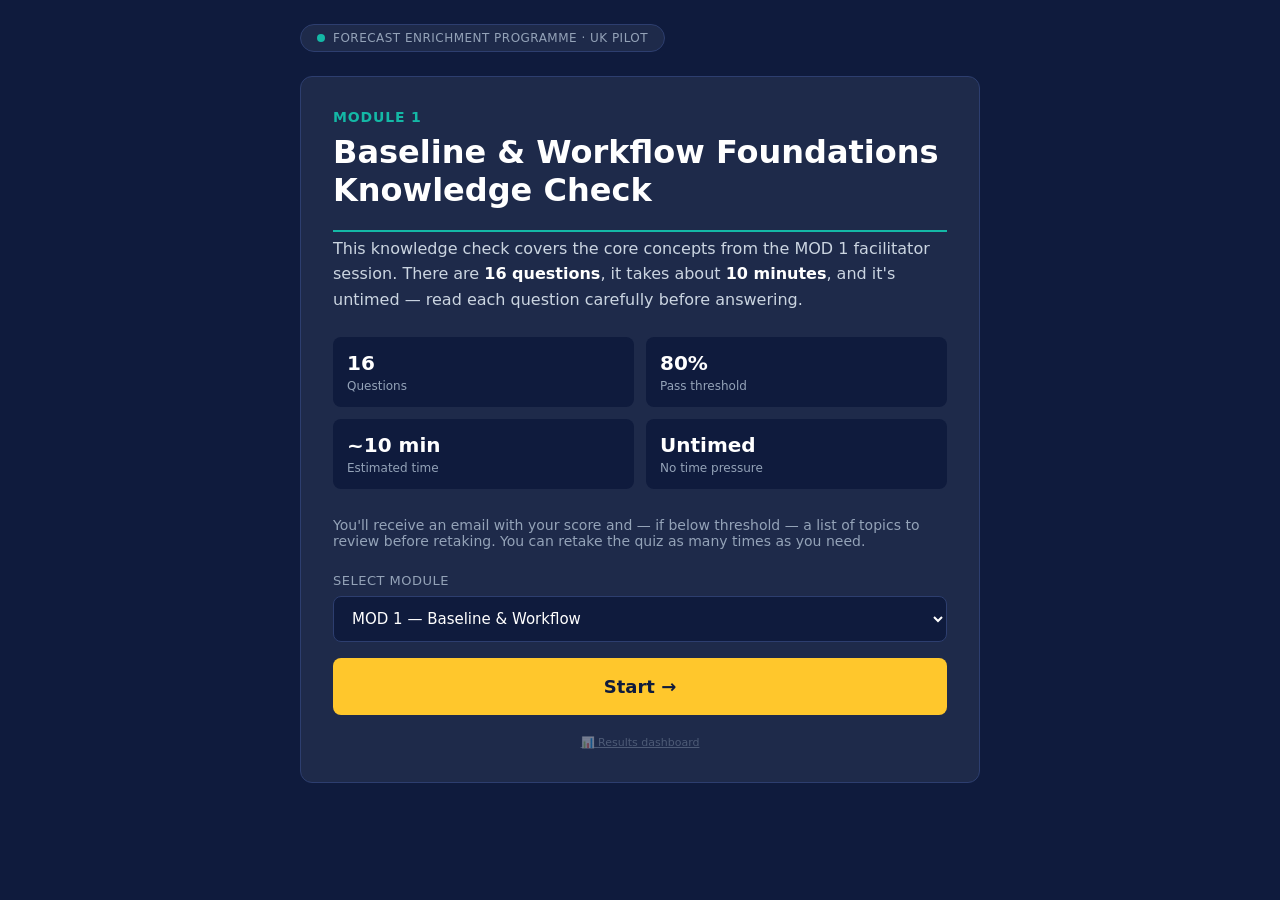
==== mod1-knowledge-check/index.html @ af6bcccf "feat: restore question drill-down modal to MOD 1 dashboard Click any bar in Question Failure Rate to" ====
<!DOCTYPE html>
<html lang="en">
<head>
  <meta charset="UTF-8">
  <meta name="viewport" content="width=device-width, initial-scale=1.0">
  <meta name="description" content="MOD 1 Knowledge Check — Forecast Enrichment Process UK Pilot">
  <title>MOD 1 Knowledge Check · Forecast Enrichment</title>
  <link rel="stylesheet" href="style.css">
</head>
<body>

<div id="app">

  <!-- ── Resume Banner (shown if localStorage has in-progress state) ── -->
  <div id="resume-banner" class="alert alert-info hidden" style="margin-bottom:0;">
    <strong>Quiz in progress.</strong> You have a partially completed attempt saved.
    <span style="display:flex;gap:12px;margin-top:10px;flex-wrap:wrap;">
      <button id="btn-resume" class="btn btn-teal" style="padding:8px 18px;font-size:14px;">Resume where I left off</button>
      <button id="btn-discard" class="btn btn-ghost" style="padding:8px 18px;font-size:14px;">Start fresh</button>
    </span>
  </div>

  <!-- ═══════════════════════════════════════════════════════════════════ -->
  <!-- SCREEN 1 — Welcome                                                  -->
  <!-- ═══════════════════════════════════════════════════════════════════ -->
  <section id="screen-welcome" class="screen active">

    <div class="badge">
      <span class="dot"></span>
      Forecast Enrichment Programme · UK Pilot
    </div>

    <div class="card">
      <p class="subtitle">Module 1</p>
      <h1 class="hero-title">Baseline &amp; Workflow Foundations<br>Knowledge Check</h1>

      <p class="lead" style="margin-bottom:24px;">
        This knowledge check covers the core concepts from the MOD 1 facilitator session.
        There are <strong style="color:#fff;">16 questions</strong>, it takes about
        <strong style="color:#fff;">10 minutes</strong>, and it's untimed — read each
        question carefully before answering.
      </p>

      <div class="info-grid" style="margin-bottom:28px;">
        <div class="info-item">
          <span class="info-val">16</span>
          <span class="info-label">Questions</span>
        </div>
        <div class="info-item">
          <span class="info-val">80%</span>
          <span class="info-label">Pass threshold</span>
        </div>
        <div class="info-item">
          <span class="info-val">~10 min</span>
          <span class="info-label">Estimated time</span>
        </div>
        <div class="info-item">
          <span class="info-val">Untimed</span>
          <span class="info-label">No time pressure</span>
        </div>
      </div>

      <p class="muted" style="margin-bottom:24px;">
        You'll receive an email with your score and — if below threshold — a list of
        topics to review before retaking. You can retake the quiz as many times as you need.
      </p>

      <div style="margin-bottom:16px;">
        <label for="module-select" style="display:block;font-size:13px;color:var(--gray-muted);margin-bottom:8px;text-transform:uppercase;letter-spacing:0.5px;">Select module</label>
        <select id="module-select" style="width:100%;background:var(--navy-dark);border:1.5px solid var(--navy-light);border-radius:8px;color:var(--white);font-family:inherit;font-size:15px;padding:12px 14px;">
          <option value="">— Choose a module —</option>
          <option value="mod1" selected>MOD 1 — Baseline &amp; Workflow</option>
          <option value="mod2">MOD 2 — Enrichment Practice</option>
        </select>
        <span id="module-select-error" style="display:none;color:var(--coral);font-size:13px;margin-top:6px;">Please select a module to continue.</span>
      </div>

      <button id="btn-start" class="btn btn-primary btn-full btn-lg">Start →</button>

      <p style="text-align:center;margin-top:16px;">
        <button id="btn-open-dashboard-welcome" class="btn-link" style="font-size:11px;color:var(--gray-muted);opacity:0.4;">📊 Results dashboard</button>
      </p>
    </div>

  </section>

  <!-- ═══════════════════════════════════════════════════════════════════ -->
  <!-- SCREEN 2 — Identity capture                                          -->
  <!-- ═══════════════════════════════════════════════════════════════════ -->
  <section id="screen-identity" class="screen">

    <div class="badge"><span class="dot"></span>Step 1 of 2 — About you</div>

    <div class="card">
      <h2 style="margin-bottom:4px;">Before we begin</h2>
      <p class="muted" style="margin-bottom:24px;">
        Your details are used to send your results and for programme tracking only.
      </p>

      <div style="display:flex;flex-direction:column;gap:20px;">

        <div class="field">
          <label for="input-name">Full Name <span style="color:var(--coral)">*</span></label>
          <input type="text" id="input-name" placeholder="e.g. Alex Johnson" autocomplete="name">
          <span id="err-name" class="field-error">Please enter your full name.</span>
        </div>

        <div class="field">
          <label for="input-email">Email <span style="color:var(--coral)">*</span></label>
          <input type="email" id="input-email" placeholder="e.g. alex.johnson@hasbro.com" autocomplete="email">
          <span id="err-email" class="field-error">Please enter a valid email address.</span>
        </div>

        <div class="field">
          <label>Your Role <span style="color:var(--coral)">*</span></label>
          <div id="role-grid" class="role-grid"></div>
          <span id="err-role" class="field-error">Please select your role.</span>

          <div id="other-text-wrap" class="hidden" style="margin-top:8px;">
            <input type="text" id="input-role-other" placeholder="Please specify your role" style="width:100%;background:var(--navy-dark);border:1.5px solid var(--navy-light);border-radius:8px;color:var(--white);font-family:inherit;font-size:16px;padding:12px 16px;">
          </div>
        </div>

      </div>

      <div style="margin-top:28px;">
        <button id="btn-begin" class="btn btn-primary btn-full btn-lg">Begin Quiz →</button>
      </div>
    </div>

  </section>

  <!-- ═══════════════════════════════════════════════════════════════════ -->
  <!-- SCREEN 3–18 — Questions (rendered dynamically)                       -->
  <!-- ═══════════════════════════════════════════════════════════════════ -->
  <section id="screen-question" class="screen">

    <div class="card card-sm" style="padding:16px 24px;">
      <div class="progress-header">
        <span id="q-num" class="progress-label"><strong>Question 1</strong> of 16</span>
        <span id="q-section" class="muted" style="font-size:12px;text-align:right;max-width:55%;"></span>
      </div>
      <div class="progress-bar-track">
        <div id="q-progress-fill" class="progress-bar-fill" style="width:0%"></div>
      </div>
    </div>

    <div class="card">
      <p id="q-text" class="lead" style="font-size:17px;color:var(--white);font-weight:600;margin-bottom:24px;line-height:1.5;"></p>
      <div id="options-list" class="options-list"></div>
    </div>

    <div class="question-nav">
      <button id="btn-back" class="btn btn-ghost btn-back hidden">← Back</button>
      <button id="btn-next" class="btn btn-primary" disabled>Next →</button>
    </div>

  </section>

  <!-- ═══════════════════════════════════════════════════════════════════ -->
  <!-- SCREEN 19 — Submit confirmation                                       -->
  <!-- ═══════════════════════════════════════════════════════════════════ -->
  <section id="screen-confirm" class="screen">

    <div class="badge"><span class="dot"></span>Almost done</div>

    <div class="card">
      <h2 style="margin-bottom:8px;">Ready to submit?</h2>
      <p class="muted" style="margin-bottom:24px;">
        Once submitted, you'll see your score immediately. A confirmation email will be
        sent to <strong id="confirm-name" style="color:var(--white);"></strong>'s inbox.
      </p>

      <div class="checklist" style="margin-bottom:28px;">
        <div class="checklist-item" id="confirm-answered">16 of 16 questions answered</div>
        <div class="checklist-item">Your score is calculated securely on our server</div>
        <div class="checklist-item">You can retake the quiz if you don't pass</div>
      </div>

      <div id="submit-error" class="alert alert-error hidden" style="margin-bottom:16px;"></div>

      <button id="btn-submit" class="btn btn-primary btn-full btn-lg">Submit Answers</button>
      <div style="text-align:center;margin-top:16px;">
        <button id="btn-go-back" class="btn-link">← Go back and review answers</button>
      </div>
    </div>

  </section>

  <!-- ═══════════════════════════════════════════════════════════════════ -->
  <!-- SCREEN 20 — Results                                                   -->
  <!-- ═══════════════════════════════════════════════════════════════════ -->
  <section id="screen-results" class="screen">


    <div class="badge"><span class="dot"></span>Results</div>

    <div class="card" style="text-align:center;">
      <div class="score-display">
        <div id="result-score" class="score-number pass">— / 16</div>
        <div id="result-pct" class="score-sub">—%</div>
        <div id="result-badge" class="pass-badge pass">—</div>
      </div>
      <div class="divider" style="margin:20px 0;"></div>
      <p id="result-message" class="result-message"></p>
    </div>

    <div id="missed-section" class="hidden">
      <h3 id="missed-title" style="color:var(--gray-light);margin-bottom:12px;font-size:15px;"></h3>
      <div id="failed-list" class="failed-list"></div>
    </div>

    <div style="display:flex;flex-direction:column;gap:12px;">
      <button id="btn-retake" class="btn btn-ghost btn-full">↩ Retake the quiz</button>
    </div>

    <p class="muted" style="text-align:center;font-size:12px;">
      Check your inbox for a full results email. If you don't see it within a few minutes, check your spam folder.
    </p>

    <p style="text-align:center;margin-top:8px;">
      <button id="btn-open-dashboard" class="btn-link" style="font-size:11px;color:var(--gray-muted);opacity:0.5;">📊 Results dashboard</button>
    </p>

  </section>

  <!-- ═══════════════════════════════════════════════════════════════════ -->
  <!-- SCREEN 21 — Dashboard (password protected)                           -->
  <!-- ═══════════════════════════════════════════════════════════════════ -->
  <section id="screen-dashboard" class="screen">

    <!-- Password gate -->
    <div id="dash-gate" class="card" style="max-width:420px;margin:0 auto;text-align:center;">
      <div style="font-size:36px;margin-bottom:12px;">🔒</div>
      <h2 style="margin-bottom:8px;">Results Dashboard</h2>
      <p class="muted" style="margin-bottom:24px;">Enter the admin password to continue.</p>
      <input type="password" id="dash-pwd-input" placeholder="Password" style="width:100%;background:var(--navy-dark);border:1.5px solid var(--navy-light);border-radius:8px;color:var(--white);font-family:inherit;font-size:16px;padding:12px 16px;margin-bottom:12px;">
      <div id="dash-pwd-error" class="alert alert-error hidden" style="margin-bottom:12px;">Incorrect password.</div>
      <button id="dash-pwd-btn" class="btn btn-primary btn-full">Unlock →</button>
      <div style="margin-top:16px;"><button id="btn-dash-back" class="btn-link" style="font-size:13px;color:var(--gray-muted);">← Back to quiz</button></div>
    </div>

    <!-- Dashboard content (shown after unlock) -->
    <div id="dash-content" class="hidden">

      <div style="display:flex;align-items:center;justify-content:space-between;flex-wrap:wrap;gap:12px;">
        <div>
          <div class="badge"><span class="dot"></span>Results Dashboard · MOD 1</div>
        </div>
        <button id="btn-dash-logout" class="btn-link" style="font-size:12px;color:var(--gray-muted);">Lock 🔒</button>
      </div>

      <!-- Module filter checkboxes + refresh -->
      <div class="card dash-top-bar">
        <div class="dash-top-left">
          <span class="dash-top-label">Modules</span>
          <div style="display:flex;flex-wrap:wrap;gap:14px;margin-top:4px;">
            <label style="display:flex;align-items:center;gap:6px;font-size:13px;color:var(--gray-light);cursor:pointer;">
              <input type="checkbox" class="mod-filter-check" value="mod1" checked style="accent-color:var(--teal);width:14px;height:14px;cursor:pointer;"> MOD 1 — Baseline &amp; Workflow
            </label>
            <label style="display:flex;align-items:center;gap:6px;font-size:13px;color:var(--gray-light);cursor:pointer;">
              <input type="checkbox" class="mod-filter-check" value="mod2" checked style="accent-color:var(--teal);width:14px;height:14px;cursor:pointer;"> MOD 2 — Enrichment Practice
            </label>
          </div>
        </div>
        <button id="btn-dash-refresh" class="btn btn-ghost" style="padding:9px 16px;font-size:13px;">↻ Refresh data</button>
      </div>

      <!-- Date filter -->
      <div class="card" style="padding:20px 24px;">
        <p style="font-size:12px;font-weight:700;text-transform:uppercase;letter-spacing:1px;color:var(--gray-muted);margin-bottom:14px;">Filter by date range</p>
        <div style="display:flex;gap:12px;flex-wrap:wrap;align-items:flex-end;">
          <div style="flex:1;min-width:140px;">
            <label style="font-size:12px;color:var(--gray-muted);display:block;margin-bottom:6px;">From</label>
            <input type="date" id="dash-date-from" style="width:100%;background:var(--navy-dark);border:1.5px solid var(--navy-light);border-radius:8px;color:var(--white);font-family:inherit;font-size:14px;padding:10px 12px;">
          </div>
          <div style="flex:1;min-width:140px;">
            <label style="font-size:12px;color:var(--gray-muted);display:block;margin-bottom:6px;">To</label>
            <input type="date" id="dash-date-to" style="width:100%;background:var(--navy-dark);border:1.5px solid var(--navy-light);border-radius:8px;color:var(--white);font-family:inherit;font-size:14px;padding:10px 12px;">
          </div>
          <div style="flex:1;min-width:160px;">
            <label style="font-size:12px;color:var(--gray-muted);display:block;margin-bottom:6px;">Role</label>
            <select id="dash-role-filter" style="width:100%;background:var(--navy-dark);border:1.5px solid var(--navy-light);border-radius:8px;color:var(--white);font-family:inherit;font-size:14px;padding:10px 12px;">
              <option value="">All roles</option>
            </select>
          </div>
          <button id="dash-filter-btn" class="btn btn-teal" style="padding:10px 20px;font-size:14px;white-space:nowrap;">Apply filter</button>
          <button id="dash-clear-btn" class="btn btn-ghost" style="padding:10px 16px;font-size:14px;">Clear</button>
        </div>
        <p id="dash-filter-label" class="muted" style="font-size:12px;margin-top:10px;"></p>
      </div>

      <!-- KPI cards -->
      <div id="dash-kpis" style="display:grid;grid-template-columns:repeat(auto-fit,minmax(130px,1fr));gap:16px;"></div>

      <!-- Charts row -->
      <div style="display:grid;grid-template-columns:1fr 1fr;gap:16px;">
        <div class="card" style="padding:20px;">
          <p style="font-size:12px;font-weight:700;text-transform:uppercase;letter-spacing:1px;color:var(--gray-muted);margin-bottom:16px;">Pass / Fail</p>
          <canvas id="chart-donut" width="200" height="200" style="display:block;margin:0 auto;"></canvas>
          <div id="chart-donut-legend" style="display:flex;justify-content:center;gap:20px;margin-top:12px;font-size:13px;"></div>
        </div>
        <div class="card" style="padding:20px;">
          <p style="font-size:12px;font-weight:700;text-transform:uppercase;letter-spacing:1px;color:var(--gray-muted);margin-bottom:16px;">Score distribution</p>
          <canvas id="chart-hist" width="260" height="200" style="display:block;margin:0 auto;max-width:100%;"></canvas>
        </div>
      </div>

      <!-- Question failure heatmap -->
      <div class="card" style="padding:20px 24px;">
        <p style="font-size:12px;font-weight:700;text-transform:uppercase;letter-spacing:1px;color:var(--gray-muted);margin-bottom:16px;">Question failure rate</p>
        <div id="dash-heatmap"></div>
      </div>

      <!-- Email lookup -->
      <div class="card" style="padding:20px 24px;">
        <p style="font-size:12px;font-weight:700;text-transform:uppercase;letter-spacing:1px;color:var(--gray-muted);margin-bottom:14px;">Look up participant</p>
        <div style="display:flex;gap:10px;flex-wrap:wrap;">
          <input type="email" id="dash-lookup-input" placeholder="participant@hasbro.com" style="flex:1;min-width:200px;background:var(--navy-dark);border:1.5px solid var(--navy-light);border-radius:8px;color:var(--white);font-family:inherit;font-size:14px;padding:10px 14px;">
          <button id="dash-lookup-btn" class="btn btn-teal" style="padding:10px 20px;font-size:14px;">Search</button>
        </div>
        <div id="dash-lookup-result" style="margin-top:14px;"></div>
      </div>

      <!-- Submissions table -->
      <div class="card" style="padding:20px 24px;overflow-x:auto;">
        <div style="display:flex;justify-content:space-between;align-items:center;margin-bottom:14px;flex-wrap:wrap;gap:8px;">
          <p style="font-size:12px;font-weight:700;text-transform:uppercase;letter-spacing:1px;color:var(--gray-muted);">All submissions</p>
          <span id="dash-count" style="font-size:12px;color:var(--gray-muted);"></span>
        </div>
        <div id="dash-table-wrap"></div>
      </div>

      <div style="text-align:center;">
        <button id="btn-dash-to-quiz" class="btn-link" style="font-size:13px;color:var(--gray-muted);">← Back to quiz</button>
      </div>

    </div>

    <!-- Question drill-down modal (hidden by default) -->
    <div id="drill-modal" class="drill-overlay hidden" onclick="closeDrillDown(event)">
      <div class="drill-panel">
        <button class="drill-close" onclick="closeDrillDown()" aria-label="Close">&times;</button>
        <div id="drill-content"></div>
      </div>
    </div>

  </section>

</div><!-- /#app -->

<script src="quiz.js"></script>
</body>
</html>
---- mod1-knowledge-check/style.css ----
/* ── Reset & Base ──────────────────────────────────────────────────── */
*, *::before, *::after { box-sizing: border-box; margin: 0; padding: 0; }

:root {
  --navy-dark:  #0F1B3D;
  --navy-mid:   #1E2A4A;
  --navy-light: #2D3E6F;
  --teal:       #14B8A6;
  --teal-dark:  #0D9488;
  --yellow:     #FFC72C;
  --yellow-dark:#E6B000;
  --coral:      #F87171;
  --white:      #FFFFFF;
  --gray-light: #CBD5E1;
  --gray-muted: #94A3B8;
  --radius:     12px;
  --transition: 0.18s ease;
}

html { font-size: 16px; scroll-behavior: smooth; }

body {
  font-family: Calibri, 'Segoe UI', system-ui, sans-serif;
  background: var(--navy-dark);
  color: var(--white);
  min-height: 100vh;
  display: flex;
  flex-direction: column;
  align-items: center;
  padding: 24px 16px 48px;
}

/* ── Layout Shell ──────────────────────────────────────────────────── */
#app {
  width: 100%;
  max-width: 680px;
  display: flex;
  flex-direction: column;
  gap: 0;
}

.screen {
  display: none;
  flex-direction: column;
  gap: 24px;
  animation: fadeIn 0.22s ease;
}
.screen.active { display: flex; }

@keyframes fadeIn {
  from { opacity: 0; transform: translateY(8px); }
  to   { opacity: 1; transform: translateY(0); }
}

/* ── Logo / Badge ──────────────────────────────────────────────────── */
.badge {
  display: inline-flex;
  align-items: center;
  gap: 8px;
  background: var(--navy-mid);
  border: 1px solid var(--navy-light);
  border-radius: 999px;
  padding: 6px 16px;
  font-size: 12px;
  color: var(--gray-muted);
  letter-spacing: 0.04em;
  text-transform: uppercase;
  align-self: flex-start;
}
.badge .dot {
  width: 8px; height: 8px;
  border-radius: 50%;
  background: var(--teal);
}

/* ── Cards ──────────────────────────────────────────────────────────────── */
.card {
  background: var(--navy-mid);
  border-radius: var(--radius);
  padding: 32px;
  border: 1px solid var(--navy-light);
}
.card-sm { padding: 20px 24px; }

/* ── Typography ──────────────────────────────────────────────────────────────── */
h1 {
  font-size: clamp(24px, 5vw, 32px);
  font-weight: 700;
  color: var(--white);
  line-height: 1.2;
}
h2 { font-size: clamp(18px, 3.5vw, 22px); font-weight: 700; line-height: 1.3; }
h3 { font-size: 16px; font-weight: 600; }

.subtitle {
  font-size: 14px;
  color: var(--teal);
  font-weight: 600;
  letter-spacing: 0.06em;
  text-transform: uppercase;
}
.lead {
  font-size: 16px;
  color: var(--gray-light);
  line-height: 1.6;
}
.muted { color: var(--gray-muted); font-size: 14px; }

/* ── Buttons ────────────────────────────────────────────────────────────────── */
.btn {
  display: inline-flex;
  align-items: center;
  justify-content: center;
  gap: 8px;
  font-family: inherit;
  font-size: 16px;
  font-weight: 700;
  border: none;
  border-radius: 8px;
  padding: 14px 28px;
  cursor: pointer;
  transition: background var(--transition), transform var(--transition), opacity var(--transition);
  text-decoration: none;
  -webkit-tap-highlight-color: transparent;
}
.btn:active { transform: scale(0.97); }
.btn:disabled { opacity: 0.4; cursor: not-allowed; transform: none; }

.btn-primary {
  background: var(--yellow);
  color: var(--navy-dark);
}
.btn-primary:hover:not(:disabled) { background: var(--yellow-dark); }

.btn-teal {
  background: var(--teal);
  color: var(--navy-dark);
}
.btn-teal:hover:not(:disabled) { background: var(--teal-dark); }

.btn-ghost {
  background: transparent;
  color: var(--gray-light);
  border: 1px solid var(--navy-light);
}
.btn-ghost:hover:not(:disabled) { background: var(--navy-light); color: var(--white); }

.btn-full { width: 100%; }
.btn-lg { font-size: 18px; padding: 18px 32px; }

.btn-link {
  background: none;
  border: none;
  color: var(--teal);
  font-family: inherit;
  font-size: 15px;
  cursor: pointer;
  text-decoration: underline;
  padding: 0;
}
.btn-link:hover { color: var(--white); }

/* ── Progress ─────────────────────────────────────────────────────────────────── */
.progress-header {
  display: flex;
  align-items: center;
  justify-content: space-between;
  margin-bottom: 12px;
}
.progress-label { font-size: 14px; color: var(--gray-muted); }
.progress-label strong { color: var(--white); }

.progress-bar-track {
  height: 6px;
  background: var(--navy-light);
  border-radius: 99px;
  overflow: hidden;
}
.progress-bar-fill {
  height: 100%;
  background: var(--teal);
  border-radius: 99px;
  transition: width 0.3s ease;
}

/* ── Form Elements ──────────────────────────────────────────────────────────────── */
.field { display: flex; flex-direction: column; gap: 8px; }
.field label { font-size: 14px; font-weight: 600; color: var(--gray-light); }

.field input[type="text"],
.field input[type="email"] {
  background: var(--navy-dark);
  border: 1.5px solid var(--navy-light);
  border-radius: 8px;
  color: var(--white);
  font-family: inherit;
  font-size: 16px;
  padding: 12px 16px;
  transition: border-color var(--transition);
  width: 100%;
}
.field input:focus {
  outline: none;
  border-color: var(--teal);
}
.field input.error { border-color: var(--coral); }
.field input::placeholder { color: var(--gray-muted); }

.field-error {
  font-size: 12px;
  color: var(--coral);
  display: none;
}
.field-error.visible { display: block; }

/* ── Role Radio Grid ──────────────────────────────────────────────────────────────── */
.role-grid {
  display: grid;
  grid-template-columns: 1fr 1fr;
  gap: 10px;
}

.role-option {
  display: flex;
  align-items: center;
  gap: 10px;
  background: var(--navy-dark);
  border: 1.5px solid var(--navy-light);
  border-radius: 8px;
  padding: 12px 14px;
  cursor: pointer;
  transition: border-color var(--transition), background var(--transition);
  -webkit-tap-highlight-color: transparent;
}
.role-option:hover { border-color: var(--teal); }
.role-option input[type="radio"] { display: none; }
.role-option .radio-dot {
  width: 18px; height: 18px; min-width: 18px;
  border-radius: 50%;
  border: 2px solid var(--navy-light);
  transition: border-color var(--transition), background var(--transition);
  display: flex; align-items: center; justify-content: center;
}
.role-option .radio-dot::after {
  content: '';
  width: 8px; height: 8px;
  border-radius: 50%;
  background: var(--teal);
  opacity: 0;
  transition: opacity var(--transition);
}
.role-option.selected {
  border-color: var(--teal);
  background: rgba(20, 184, 166, 0.08);
}
.role-option.selected .radio-dot {
  border-color: var(--teal);
}
.role-option.selected .radio-dot::after { opacity: 1; }
.role-option span { font-size: 14px; color: var(--gray-light); line-height: 1.3; }

#other-text-wrap { margin-top: 4px; }
#other-text-wrap.hidden { display: none; }

/* ── Answer Option Cards ──────────────────────────────────────────────────────────────── */
.options-list {
  display: flex;
  flex-direction: column;
  gap: 12px;
}

.option-card {
  display: flex;
  align-items: flex-start;
  gap: 14px;
  background: var(--navy-dark);
  border: 1.5px solid var(--navy-light);
  border-radius: 10px;
  padding: 16px 20px;
  cursor: pointer;
  transition: border-color var(--transition), background var(--transition);
  -webkit-tap-highlight-color: transparent;
  user-select: none;
}
.option-card:hover { border-color: var(--teal); }
.option-card.selected {
  border-color: var(--teal);
  background: rgba(20, 184, 166, 0.10);
}
.option-card.selected .option-letter {
  background: var(--teal);
  color: var(--navy-dark);
  border-color: var(--teal);
}

.option-letter {
  min-width: 32px; width: 32px; height: 32px;
  border-radius: 50%;
  border: 2px solid var(--navy-light);
  display: flex; align-items: center; justify-content: center;
  font-size: 13px; font-weight: 700;
  color: var(--gray-muted);
  transition: background var(--transition), color var(--transition), border-color var(--transition);
  flex-shrink: 0;
}
.option-text {
  font-size: 15px;
  color: var(--gray-light);
  line-height: 1.5;
  padding-top: 4px;
}

/* ── Question Nav ─────────────────────────────────────────────────────────────────── */
.question-nav {
  display: flex;
  align-items: center;
  justify-content: space-between;
  gap: 12px;
}
.question-nav .btn { flex: 1; }
.question-nav .btn-back { flex: 0 0 auto; min-width: 90px; }

/* ── Results Screen ─────────────────────────────────────────────────────────────────── */
.score-display {
  text-align: center;
  padding: 28px 0 12px;
}
.score-number {
  font-size: clamp(52px, 12vw, 80px);
  font-weight: 700;
  line-height: 1;
}
.score-number.pass { color: var(--teal); }
.score-number.fail { color: var(--coral); }
.score-sub {
  font-size: 20px;
  color: var(--gray-light);
  margin-top: 6px;
}
.pass-badge {
  display: inline-block;
  padding: 6px 20px;
  border-radius: 999px;
  font-size: 13px;
  font-weight: 700;
  letter-spacing: 0.06em;
  text-transform: uppercase;
  margin-top: 14px;
}
.pass-badge.pass { background: rgba(20,184,166,0.18); color: var(--teal); border: 1px solid var(--teal); }
.pass-badge.fail { background: rgba(248,113,113,0.15); color: var(--coral); border: 1px solid var(--coral); }

.result-message {
  font-size: 16px;
  line-height: 1.6;
  text-align: center;
  color: var(--gray-light);
}

.failed-list {
  display: flex;
  flex-direction: column;
  gap: 12px;
  margin-top: 4px;
}
.failed-item {
  background: var(--navy-dark);
  border: 1px solid var(--navy-light);
  border-left: 3px solid var(--coral);
  border-radius: 8px;
  padding: 14px 16px;
}
.failed-item.pass-item { border-left-color: var(--teal); }
.failed-item-num {
  font-size: 11px;
  color: var(--gray-muted);
  text-transform: uppercase;
  letter-spacing: 0.06em;
  margin-bottom: 4px;
}
.failed-item-text { font-size: 14px; color: var(--gray-light); line-height: 1.5; margin-bottom: 8px; }
.slide-ref {
  display: inline-flex;
  align-items: center;
  gap: 6px;
  font-size: 12px;
  color: var(--teal);
  font-weight: 600;
}

/* ── Confirm screen ─────────────────────────────────────────────────────────────────── */
.checklist {
  display: flex;
  flex-direction: column;
  gap: 10px;
}
.checklist-item {
  display: flex;
  align-items: center;
  gap: 10px;
  font-size: 15px;
  color: var(--gray-light);
}
.checklist-item::before {
  content: '✓';
  color: var(--teal);
  font-weight: 700;
  font-size: 16px;
  min-width: 20px;
}

/* ── Error / status ─────────────────────────────────────────────────────────────────── */
.alert {
  border-radius: 8px;
  padding: 14px 18px;
  font-size: 14px;
  line-height: 1.5;
}
.alert-error { background: rgba(248,113,113,0.12); border: 1px solid var(--coral); color: var(--coral); }
.alert-info  { background: rgba(20,184,166,0.10); border: 1px solid var(--teal); color: var(--teal); }
.alert.hidden { display: none; }

/* ── Spinner ──────────────────────────────────────────────────────────────────────── */
.spinner {
  width: 22px; height: 22px;
  border: 3px solid rgba(255,255,255,0.2);
  border-top-color: var(--white);
  border-radius: 50%;
  animation: spin 0.7s linear infinite;
  display: inline-block;
}
@keyframes spin { to { transform: rotate(360deg); } }

/* ── Welcome screen specific ──────────────────────────────────────────────────────────────── */
.hero-title {
  margin-top: 8px;
  border-bottom: 2px solid var(--teal);
  padding-bottom: 20px;
  margin-bottom: 4px;
}
.info-grid {
  display: grid;
  grid-template-columns: 1fr 1fr;
  gap: 12px;
}
.info-item {
  background: var(--navy-dark);
  border-radius: 8px;
  padding: 14px;
  display: flex; flex-direction: column; gap: 4px;
}
.info-item .info-val { font-size: 20px; font-weight: 700; color: var(--white); }
.info-item .info-label { font-size: 12px; color: var(--gray-muted); }

/* ── Divider ──────────────────────────────────────────────────────────────────────── */
.divider {
  height: 1px;
  background: var(--navy-light);
  margin: 4px 0;
}

/* ── Responsive ──────────────────────────────────────────────────────────────────────── */
@media (max-width: 480px) {
  body { padding: 16px 12px 40px; }
  .card { padding: 22px 18px; }
  .role-grid { grid-template-columns: 1fr; }
  .info-grid { grid-template-columns: 1fr 1fr; }
  .question-nav { flex-direction: row; }
  .btn-lg { font-size: 16px; padding: 16px 24px; }
  .option-card { padding: 14px 16px; }
}

/* ── Dashboard ──────────────────────────────────────────────────────────────────────── */
#screen-dashboard { max-width: 860px; width: 100%; }

.kpi-card {
  background: var(--navy-mid);
  border: 1px solid var(--navy-light);
  border-radius: var(--radius);
  padding: 20px 16px;
  text-align: center;
}
.kpi-val {
  font-size: 32px;
  font-weight: 700;
  line-height: 1;
  margin-bottom: 6px;
}
.kpi-label {
  font-size: 11px;
  font-weight: 700;
  text-transform: uppercase;
  letter-spacing: 1px;
  color: var(--gray-muted);
}

.dash-table {
  width: 100%;
  border-collapse: collapse;
  font-size: 13px;
}
.dash-table th {
  text-align: left;
  padding: 8px 12px;
  font-size: 11px;
  font-weight: 700;
  text-transform: uppercase;
  letter-spacing: 0.8px;
  color: var(--gray-muted);
  border-bottom: 1px solid var(--navy-light);
  white-space: nowrap;
}
.dash-table td {
  padding: 10px 12px;
  border-bottom: 1px solid var(--navy-light);
  color: var(--gray-light);
}
.dash-table tr:last-child td { border-bottom: none; }
.dash-table tr:hover td { background: var(--navy-mid); }

.status-pass { color: var(--teal); font-weight: 700; }
.status-fail { color: var(--coral); font-weight: 700; }

.heatmap-row {
  display: flex;
  align-items: center;
  gap: 10px;
  margin-bottom: 8px;
}
.heatmap-label {
  font-size: 12px;
  color: var(--gray-muted);
  width: 28px;
  flex-shrink: 0;
  text-align: right;
}
.heatmap-bar-track {
  flex: 1;
  height: 20px;
  background: var(--navy-dark);
  border-radius: 4px;
  overflow: hidden;
}
.heatmap-bar-fill {
  height: 100%;
  border-radius: 4px;
  transition: width 0.4s ease;
}
.heatmap-pct {
  font-size: 12px;
  font-weight: 700;
  width: 38px;
  text-align: right;
  flex-shrink: 0;
}

.lookup-card {
  background: var(--navy-dark);
  border: 1px solid var(--navy-light);
  border-radius: 8px;
  padding: 14px 16px;
  font-size: 13px;
}
.lookup-card .lc-name { font-size: 15px; font-weight: 700; margin-bottom: 8px; }
.lookup-card .lc-row { display: flex; gap: 8px; margin-bottom: 4px; color: var(--gray-muted); }
.lookup-card .lc-row span { color: var(--white); }

@media (max-width: 600px) {
  #screen-dashboard { max-width: 100%; }
  #dash-content > div[style*="grid-template-columns:1fr 1fr"] {
    grid-template-columns: 1fr !important;
  }
}

/* ── Dashboard top bar (module selector + refresh) ────────────────── */
.dash-top-bar {
  display: flex;
  align-items: center;
  justify-content: space-between;
  flex-wrap: wrap;
  gap: 12px;
  padding: 14px 20px;
}
.dash-top-left, .dash-top-right {
  display: flex;
  align-items: center;
  gap: 10px;
  flex-wrap: wrap;
}
.dash-top-label {
  font-size: 12px;
  font-weight: 700;
  text-transform: uppercase;
  letter-spacing: 1px;
  color: var(--gray-muted);
  white-space: nowrap;
}
.dash-select {
  background: var(--navy-dark);
  border: 1.5px solid var(--navy-light);
  border-radius: 8px;
  color: var(--white);
  font-family: inherit;
  font-size: 14px;
  padding: 9px 12px;
  cursor: pointer;
}
.dash-select:focus { outline: none; border-color: var(--teal); }

/* ── Chart section title (shared by new charts) ───────────────────── */
.dash-chart-title {
  font-size: 12px;
  font-weight: 700;
  text-transform: uppercase;
  letter-spacing: 1px;
  color: var(--gray-muted);
  margin-bottom: 16px;
}

/* ── Role horizontal bar rows ─────────────────────────────────────── */
.role-bar-row {
  display: flex;
  align-items: center;
  gap: 10px;
  margin-bottom: 10px;
}
.role-bar-label {
  font-size: 11px;
  color: var(--gray-muted);
  width: 140px;
  min-width: 140px;
  flex-shrink: 0;
  text-align: right;
  line-height: 1.3;
  overflow: hidden;
  text-overflow: ellipsis;
  white-space: nowrap;
}
.role-bar-track {
  flex: 1;
  min-width: 0;
  height: 20px;
  background: var(--navy-dark);
  border-radius: 4px;
  overflow: hidden;
}
.role-bar-fill {
  height: 100%;
  border-radius: 4px;
  transition: width 0.4s ease;
}
.role-bar-val {
  font-size: 11px;
  font-weight: 700;
  width: 76px;
  min-width: 76px;
  flex-shrink: 0;
  padding-left: 6px;
  white-space: nowrap;
}
.role-bar-total .role-bar-label { color: var(--yellow); font-weight: 700; }
.role-bar-total .role-bar-val   { color: var(--yellow); }

@media (max-width: 600px) {
  .role-bar-label { width: 90px; min-width: 90px; font-size: 10px; }
  .role-bar-val   { width: 64px; min-width: 64px; }
}

/* ── Question drill-down modal ────────────────────────────────────── */
.drill-overlay {
  position: fixed;
  inset: 0;
  background: rgba(0, 0, 0, 0.72);
  z-index: 1000;
  display: flex;
  align-items: center;
  justify-content: center;
  padding: 16px;
  animation: fadeIn 0.15s ease;
}
.drill-overlay.hidden { display: none; }

.drill-panel {
  background: var(--navy-mid);
  border: 1px solid var(--navy-light);
  border-radius: var(--radius);
  padding: 28px 28px 24px;
  max-width: 560px;
  width: 100%;
  max-height: 88vh;
  overflow-y: auto;
  position: relative;
}
.drill-close {
  position: absolute;
  top: 14px;
  right: 16px;
  background: none;
  border: none;
  color: var(--gray-muted);
  font-size: 24px;
  line-height: 1;
  cursor: pointer;
  padding: 2px 6px;
  font-family: inherit;
  border-radius: 4px;
}
.drill-close:hover { color: var(--white); background: var(--navy-light); }

.drill-q-num {
  font-size: 11px;
  color: var(--teal);
  font-weight: 700;
  text-transform: uppercase;
  letter-spacing: 0.06em;
  margin-bottom: 6px;
}
.drill-q-text {
  font-size: 15px;
  font-weight: 600;
  color: var(--white);
  line-height: 1.5;
  margin-bottom: 6px;
}
.drill-fail-rate {
  font-size: 12px;
  color: var(--gray-muted);
  margin-bottom: 16px;
}
.drill-option {
  display: flex;
  align-items: flex-start;
  gap: 10px;
  padding: 10px 12px;
  border-radius: 8px;
  margin-bottom: 8px;
  font-size: 13px;
  line-height: 1.45;
}
.drill-option.correct {
  background: rgba(20, 184, 166, 0.12);
  border: 1px solid var(--teal);
}
.drill-option.wrong-picked {
  background: rgba(248, 113, 113, 0.08);
  border: 1px solid rgba(248, 113, 113, 0.3);
  color: var(--gray-light);
}
.drill-option.not-picked {
  background: var(--navy-dark);
  border: 1px solid var(--navy-light);
  color: var(--gray-muted);
}
.drill-option-letter {
  font-weight: 700;
  min-width: 18px;
  color: var(--white);
}
.drill-option-text { flex: 1; }
.drill-option-stat {
  font-size: 11px;
  color: var(--coral);
  margin-top: 3px;
}
.drill-option.correct .drill-option-stat { color: var(--teal); }
.drill-slide-ref {
  font-size: 12px;
  color: var(--teal);
  font-weight: 600;
  margin-top: 16px;
  display: flex;
  align-items: center;
  gap: 6px;
}
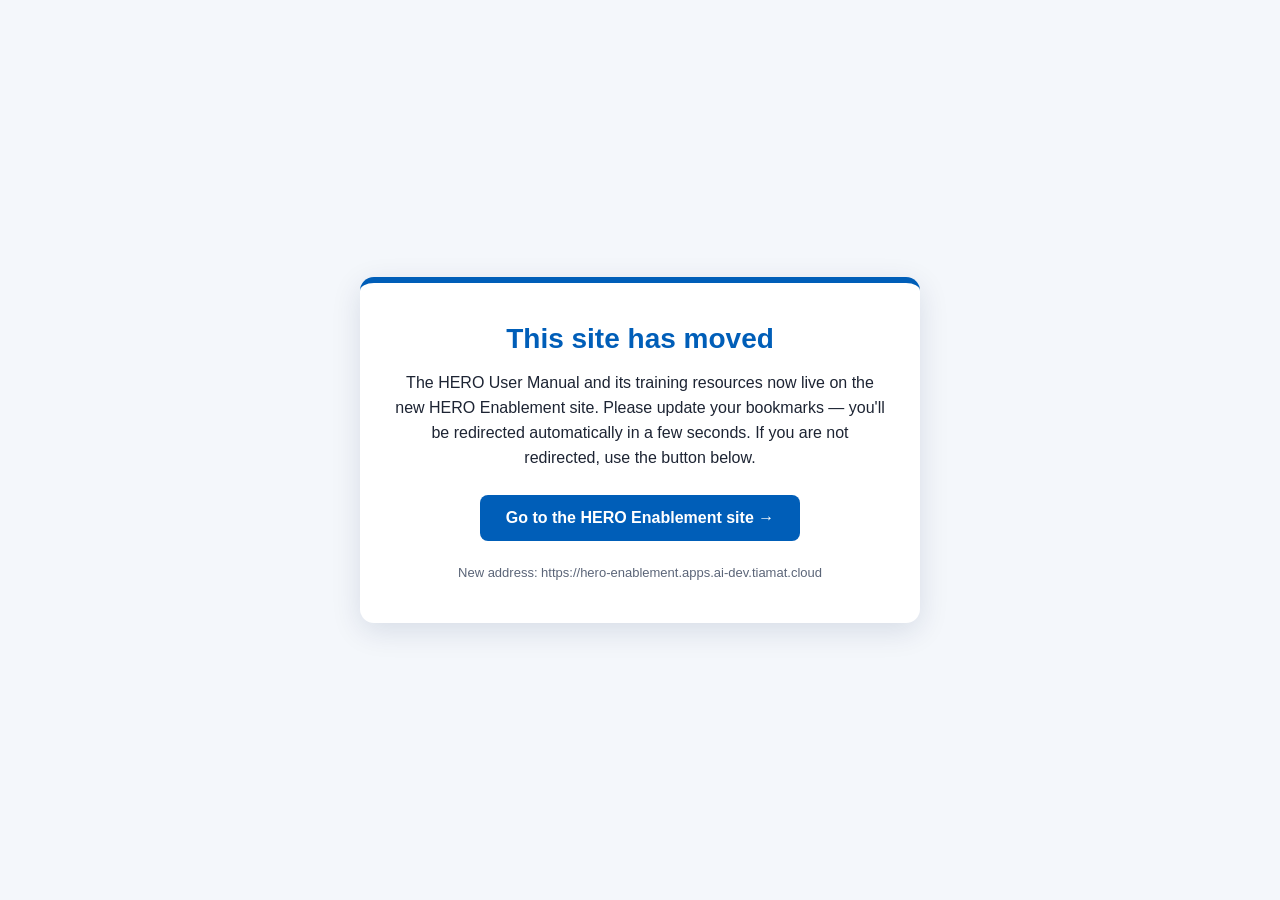
==== commit dc31a394: "Replace legacy HERO knowledge check copy with redirect to HERO Enablement site Only mod1-knowledge-c" ====
--- a/mod1-knowledge-check/index.html
+++ b/mod1-knowledge-check/index.html
@@ -1,354 +1,39 @@
 <!DOCTYPE html>
 <html lang="en">
 <head>
-  <meta charset="UTF-8">
-  <meta name="viewport" content="width=device-width, initial-scale=1.0">
-  <meta name="description" content="MOD 1 Knowledge Check — Forecast Enrichment Process UK Pilot">
-  <title>MOD 1 Knowledge Check · Forecast Enrichment</title>
-  <link rel="stylesheet" href="style.css">
+<meta charset="utf-8">
+<meta name="viewport" content="width=device-width, initial-scale=1">
+<title>This site has moved · HERO</title>
+<meta name="robots" content="noindex">
+<meta http-equiv="refresh" content="3; url=https://hero-enablement.apps.ai-dev.tiamat.cloud">
+<link rel="canonical" href="https://hero-enablement.apps.ai-dev.tiamat.cloud">
+<script>
+  setTimeout(function () {
+    window.location.replace("https://hero-enablement.apps.ai-dev.tiamat.cloud");
+  }, 3000);
+</script>
+<style>
+  :root { --navy:#003C77; --blue:#005EB8; --cyan:#00AEEF; --bg:#f4f7fb; --card:#ffffff; --text:#1d2433; --muted:#5b6578; }
+  @media (prefers-color-scheme: dark) { :root { --bg:#0e1622; --card:#16212f; --text:#e8edf5; --muted:#9aa7ba; } }
+  * { box-sizing:border-box; }
+  body { margin:0; min-height:100vh; display:flex; align-items:center; justify-content:center; padding:24px 16px;
+         background:var(--bg); color:var(--text); font-family:Arial,"Helvetica Neue",Helvetica,system-ui,sans-serif; }
+  main { max-width:560px; width:100%; background:var(--card); border-radius:14px; padding:40px 32px;
+         border-top:6px solid var(--blue); box-shadow:0 8px 30px rgba(0,36,86,.12); text-align:center; }
+  h1 { margin:0 0 16px; font-size:28px; color:var(--blue); }
+  p { margin:0 0 24px; font-size:16px; line-height:1.55; }
+  .btn { display:inline-block; background:var(--blue); color:#fff; text-decoration:none; font-weight:bold;
+         padding:14px 26px; border-radius:8px; font-size:16px; }
+  .btn:hover, .btn:focus { background:var(--navy); }
+  .note { margin:22px 0 0; font-size:13px; color:var(--muted); word-break:break-all; }
+</style>
 </head>
 <body>
-
-<div id="app">
-
-  <!-- ── Resume Banner (shown if localStorage has in-progress state) ── -->
-  <div id="resume-banner" class="alert alert-info hidden" style="margin-bottom:0;">
-    <strong>Quiz in progress.</strong> You have a partially completed attempt saved.
-    <span style="display:flex;gap:12px;margin-top:10px;flex-wrap:wrap;">
-      <button id="btn-resume" class="btn btn-teal" style="padding:8px 18px;font-size:14px;">Resume where I left off</button>
-      <button id="btn-discard" class="btn btn-ghost" style="padding:8px 18px;font-size:14px;">Start fresh</button>
-    </span>
-  </div>
-
-  <!-- ═══════════════════════════════════════════════════════════════════ -->
-  <!-- SCREEN 1 — Welcome                                                  -->
-  <!-- ═══════════════════════════════════════════════════════════════════ -->
-  <section id="screen-welcome" class="screen active">
-
-    <div class="badge">
-      <span class="dot"></span>
-      Forecast Enrichment Programme · UK Pilot
-    </div>
-
-    <div class="card">
-      <p class="subtitle">Module 1</p>
-      <h1 class="hero-title">Baseline &amp; Workflow Foundations<br>Knowledge Check</h1>
-
-      <p class="lead" style="margin-bottom:24px;">
-        This knowledge check covers the core concepts from the MOD 1 facilitator session.
-        There are <strong style="color:#fff;">16 questions</strong>, it takes about
-        <strong style="color:#fff;">10 minutes</strong>, and it's untimed — read each
-        question carefully before answering.
-      </p>
-
-      <div class="info-grid" style="margin-bottom:28px;">
-        <div class="info-item">
-          <span class="info-val">16</span>
-          <span class="info-label">Questions</span>
-        </div>
-        <div class="info-item">
-          <span class="info-val">80%</span>
-          <span class="info-label">Pass threshold</span>
-        </div>
-        <div class="info-item">
-          <span class="info-val">~10 min</span>
-          <span class="info-label">Estimated time</span>
-        </div>
-        <div class="info-item">
-          <span class="info-val">Untimed</span>
-          <span class="info-label">No time pressure</span>
-        </div>
-      </div>
-
-      <p class="muted" style="margin-bottom:24px;">
-        You'll receive an email with your score and — if below threshold — a list of
-        topics to review before retaking. You can retake the quiz as many times as you need.
-      </p>
-
-      <div style="margin-bottom:16px;">
-        <label for="module-select" style="display:block;font-size:13px;color:var(--gray-muted);margin-bottom:8px;text-transform:uppercase;letter-spacing:0.5px;">Select module</label>
-        <select id="module-select" style="width:100%;background:var(--navy-dark);border:1.5px solid var(--navy-light);border-radius:8px;color:var(--white);font-family:inherit;font-size:15px;padding:12px 14px;">
-          <option value="">— Choose a module —</option>
-          <option value="mod1" selected>MOD 1 — Baseline &amp; Workflow</option>
-          <option value="mod2">MOD 2 — Enrichment Practice</option>
-        </select>
-        <span id="module-select-error" style="display:none;color:var(--coral);font-size:13px;margin-top:6px;">Please select a module to continue.</span>
-      </div>
-
-      <button id="btn-start" class="btn btn-primary btn-full btn-lg">Start →</button>
-
-      <p style="text-align:center;margin-top:16px;">
-        <button id="btn-open-dashboard-welcome" class="btn-link" style="font-size:11px;color:var(--gray-muted);opacity:0.4;">📊 Results dashboard</button>
-      </p>
-    </div>
-
-  </section>
-
-  <!-- ═══════════════════════════════════════════════════════════════════ -->
-  <!-- SCREEN 2 — Identity capture                                          -->
-  <!-- ═══════════════════════════════════════════════════════════════════ -->
-  <section id="screen-identity" class="screen">
-
-    <div class="badge"><span class="dot"></span>Step 1 of 2 — About you</div>
-
-    <div class="card">
-      <h2 style="margin-bottom:4px;">Before we begin</h2>
-      <p class="muted" style="margin-bottom:24px;">
-        Your details are used to send your results and for programme tracking only.
-      </p>
-
-      <div style="display:flex;flex-direction:column;gap:20px;">
-
-        <div class="field">
-          <label for="input-name">Full Name <span style="color:var(--coral)">*</span></label>
-          <input type="text" id="input-name" placeholder="e.g. Alex Johnson" autocomplete="name">
-          <span id="err-name" class="field-error">Please enter your full name.</span>
-        </div>
-
-        <div class="field">
-          <label for="input-email">Email <span style="color:var(--coral)">*</span></label>
-          <input type="email" id="input-email" placeholder="e.g. alex.johnson@hasbro.com" autocomplete="email">
-          <span id="err-email" class="field-error">Please enter a valid email address.</span>
-        </div>
-
-        <div class="field">
-          <label>Your Role <span style="color:var(--coral)">*</span></label>
-          <div id="role-grid" class="role-grid"></div>
-          <span id="err-role" class="field-error">Please select your role.</span>
-
-          <div id="other-text-wrap" class="hidden" style="margin-top:8px;">
-            <input type="text" id="input-role-other" placeholder="Please specify your role" style="width:100%;background:var(--navy-dark);border:1.5px solid var(--navy-light);border-radius:8px;color:var(--white);font-family:inherit;font-size:16px;padding:12px 16px;">
-          </div>
-        </div>
-
-      </div>
-
-      <div style="margin-top:28px;">
-        <button id="btn-begin" class="btn btn-primary btn-full btn-lg">Begin Quiz →</button>
-      </div>
-    </div>
-
-  </section>
-
-  <!-- ═══════════════════════════════════════════════════════════════════ -->
-  <!-- SCREEN 3–18 — Questions (rendered dynamically)                       -->
-  <!-- ═══════════════════════════════════════════════════════════════════ -->
-  <section id="screen-question" class="screen">
-
-    <div class="card card-sm" style="padding:16px 24px;">
-      <div class="progress-header">
-        <span id="q-num" class="progress-label"><strong>Question 1</strong> of 16</span>
-        <span id="q-section" class="muted" style="font-size:12px;text-align:right;max-width:55%;"></span>
-      </div>
-      <div class="progress-bar-track">
-        <div id="q-progress-fill" class="progress-bar-fill" style="width:0%"></div>
-      </div>
-    </div>
-
-    <div class="card">
-      <p id="q-text" class="lead" style="font-size:17px;color:var(--white);font-weight:600;margin-bottom:24px;line-height:1.5;"></p>
-      <div id="options-list" class="options-list"></div>
-    </div>
-
-    <div class="question-nav">
-      <button id="btn-back" class="btn btn-ghost btn-back hidden">← Back</button>
-      <button id="btn-next" class="btn btn-primary" disabled>Next →</button>
-    </div>
-
-  </section>
-
-  <!-- ═══════════════════════════════════════════════════════════════════ -->
-  <!-- SCREEN 19 — Submit confirmation                                       -->
-  <!-- ═══════════════════════════════════════════════════════════════════ -->
-  <section id="screen-confirm" class="screen">
-
-    <div class="badge"><span class="dot"></span>Almost done</div>
-
-    <div class="card">
-      <h2 style="margin-bottom:8px;">Ready to submit?</h2>
-      <p class="muted" style="margin-bottom:24px;">
-        Once submitted, you'll see your score immediately. A confirmation email will be
-        sent to <strong id="confirm-name" style="color:var(--white);"></strong>'s inbox.
-      </p>
-
-      <div class="checklist" style="margin-bottom:28px;">
-        <div class="checklist-item" id="confirm-answered">16 of 16 questions answered</div>
-        <div class="checklist-item">Your score is calculated securely on our server</div>
-        <div class="checklist-item">You can retake the quiz if you don't pass</div>
-      </div>
-
-      <div id="submit-error" class="alert alert-error hidden" style="margin-bottom:16px;"></div>
-
-      <button id="btn-submit" class="btn btn-primary btn-full btn-lg">Submit Answers</button>
-      <div style="text-align:center;margin-top:16px;">
-        <button id="btn-go-back" class="btn-link">← Go back and review answers</button>
-      </div>
-    </div>
-
-  </section>
-
-  <!-- ═══════════════════════════════════════════════════════════════════ -->
-  <!-- SCREEN 20 — Results                                                   -->
-  <!-- ═══════════════════════════════════════════════════════════════════ -->
-  <section id="screen-results" class="screen">
-
-
-    <div class="badge"><span class="dot"></span>Results</div>
-
-    <div class="card" style="text-align:center;">
-      <div class="score-display">
-        <div id="result-score" class="score-number pass">— / 16</div>
-        <div id="result-pct" class="score-sub">—%</div>
-        <div id="result-badge" class="pass-badge pass">—</div>
-      </div>
-      <div class="divider" style="margin:20px 0;"></div>
-      <p id="result-message" class="result-message"></p>
-    </div>
-
-    <div id="missed-section" class="hidden">
-      <h3 id="missed-title" style="color:var(--gray-light);margin-bottom:12px;font-size:15px;"></h3>
-      <div id="failed-list" class="failed-list"></div>
-    </div>
-
-    <div style="display:flex;flex-direction:column;gap:12px;">
-      <button id="btn-retake" class="btn btn-ghost btn-full">↩ Retake the quiz</button>
-    </div>
-
-    <p class="muted" style="text-align:center;font-size:12px;">
-      Check your inbox for a full results email. If you don't see it within a few minutes, check your spam folder.
-    </p>
-
-    <p style="text-align:center;margin-top:8px;">
-      <button id="btn-open-dashboard" class="btn-link" style="font-size:11px;color:var(--gray-muted);opacity:0.5;">📊 Results dashboard</button>
-    </p>
-
-  </section>
-
-  <!-- ═══════════════════════════════════════════════════════════════════ -->
-  <!-- SCREEN 21 — Dashboard (password protected)                           -->
-  <!-- ═══════════════════════════════════════════════════════════════════ -->
-  <section id="screen-dashboard" class="screen">
-
-    <!-- Password gate -->
-    <div id="dash-gate" class="card" style="max-width:420px;margin:0 auto;text-align:center;">
-      <div style="font-size:36px;margin-bottom:12px;">🔒</div>
-      <h2 style="margin-bottom:8px;">Results Dashboard</h2>
-      <p class="muted" style="margin-bottom:24px;">Enter the admin password to continue.</p>
-      <input type="password" id="dash-pwd-input" placeholder="Password" style="width:100%;background:var(--navy-dark);border:1.5px solid var(--navy-light);border-radius:8px;color:var(--white);font-family:inherit;font-size:16px;padding:12px 16px;margin-bottom:12px;">
-      <div id="dash-pwd-error" class="alert alert-error hidden" style="margin-bottom:12px;">Incorrect password.</div>
-      <button id="dash-pwd-btn" class="btn btn-primary btn-full">Unlock →</button>
-      <div style="margin-top:16px;"><button id="btn-dash-back" class="btn-link" style="font-size:13px;color:var(--gray-muted);">← Back to quiz</button></div>
-    </div>
-
-    <!-- Dashboard content (shown after unlock) -->
-    <div id="dash-content" class="hidden">
-
-      <div style="display:flex;align-items:center;justify-content:space-between;flex-wrap:wrap;gap:12px;">
-        <div>
-          <div class="badge"><span class="dot"></span>Results Dashboard · MOD 1</div>
-        </div>
-        <button id="btn-dash-logout" class="btn-link" style="font-size:12px;color:var(--gray-muted);">Lock 🔒</button>
-      </div>
-
-      <!-- Module filter checkboxes + refresh -->
-      <div class="card dash-top-bar">
-        <div class="dash-top-left">
-          <span class="dash-top-label">Modules</span>
-          <div style="display:flex;flex-wrap:wrap;gap:14px;margin-top:4px;">
-            <label style="display:flex;align-items:center;gap:6px;font-size:13px;color:var(--gray-light);cursor:pointer;">
-              <input type="checkbox" class="mod-filter-check" value="mod1" checked style="accent-color:var(--teal);width:14px;height:14px;cursor:pointer;"> MOD 1 — Baseline &amp; Workflow
-            </label>
-            <label style="display:flex;align-items:center;gap:6px;font-size:13px;color:var(--gray-light);cursor:pointer;">
-              <input type="checkbox" class="mod-filter-check" value="mod2" checked style="accent-color:var(--teal);width:14px;height:14px;cursor:pointer;"> MOD 2 — Enrichment Practice
-            </label>
-          </div>
-        </div>
-        <button id="btn-dash-refresh" class="btn btn-ghost" style="padding:9px 16px;font-size:13px;">↻ Refresh data</button>
-      </div>
-
-      <!-- Date filter -->
-      <div class="card" style="padding:20px 24px;">
-        <p style="font-size:12px;font-weight:700;text-transform:uppercase;letter-spacing:1px;color:var(--gray-muted);margin-bottom:14px;">Filter by date range</p>
-        <div style="display:flex;gap:12px;flex-wrap:wrap;align-items:flex-end;">
-          <div style="flex:1;min-width:140px;">
-            <label style="font-size:12px;color:var(--gray-muted);display:block;margin-bottom:6px;">From</label>
-            <input type="date" id="dash-date-from" style="width:100%;background:var(--navy-dark);border:1.5px solid var(--navy-light);border-radius:8px;color:var(--white);font-family:inherit;font-size:14px;padding:10px 12px;">
-          </div>
-          <div style="flex:1;min-width:140px;">
-            <label style="font-size:12px;color:var(--gray-muted);display:block;margin-bottom:6px;">To</label>
-            <input type="date" id="dash-date-to" style="width:100%;background:var(--navy-dark);border:1.5px solid var(--navy-light);border-radius:8px;color:var(--white);font-family:inherit;font-size:14px;padding:10px 12px;">
-          </div>
-          <div style="flex:1;min-width:160px;">
-            <label style="font-size:12px;color:var(--gray-muted);display:block;margin-bottom:6px;">Role</label>
-            <select id="dash-role-filter" style="width:100%;background:var(--navy-dark);border:1.5px solid var(--navy-light);border-radius:8px;color:var(--white);font-family:inherit;font-size:14px;padding:10px 12px;">
-              <option value="">All roles</option>
-            </select>
-          </div>
-          <button id="dash-filter-btn" class="btn btn-teal" style="padding:10px 20px;font-size:14px;white-space:nowrap;">Apply filter</button>
-          <button id="dash-clear-btn" class="btn btn-ghost" style="padding:10px 16px;font-size:14px;">Clear</button>
-        </div>
-        <p id="dash-filter-label" class="muted" style="font-size:12px;margin-top:10px;"></p>
-      </div>
-
-      <!-- KPI cards -->
-      <div id="dash-kpis" style="display:grid;grid-template-columns:repeat(auto-fit,minmax(130px,1fr));gap:16px;"></div>
-
-      <!-- Charts row -->
-      <div style="display:grid;grid-template-columns:1fr 1fr;gap:16px;">
-        <div class="card" style="padding:20px;">
-          <p style="font-size:12px;font-weight:700;text-transform:uppercase;letter-spacing:1px;color:var(--gray-muted);margin-bottom:16px;">Pass / Fail</p>
-          <canvas id="chart-donut" width="200" height="200" style="display:block;margin:0 auto;"></canvas>
-          <div id="chart-donut-legend" style="display:flex;justify-content:center;gap:20px;margin-top:12px;font-size:13px;"></div>
-        </div>
-        <div class="card" style="padding:20px;">
-          <p style="font-size:12px;font-weight:700;text-transform:uppercase;letter-spacing:1px;color:var(--gray-muted);margin-bottom:16px;">Score distribution</p>
-          <canvas id="chart-hist" width="260" height="200" style="display:block;margin:0 auto;max-width:100%;"></canvas>
-        </div>
-      </div>
-
-      <!-- Question failure heatmap -->
-      <div class="card" style="padding:20px 24px;">
-        <p style="font-size:12px;font-weight:700;text-transform:uppercase;letter-spacing:1px;color:var(--gray-muted);margin-bottom:16px;">Question failure rate</p>
-        <div id="dash-heatmap"></div>
-      </div>
-
-      <!-- Email lookup -->
-      <div class="card" style="padding:20px 24px;">
-        <p style="font-size:12px;font-weight:700;text-transform:uppercase;letter-spacing:1px;color:var(--gray-muted);margin-bottom:14px;">Look up participant</p>
-        <div style="display:flex;gap:10px;flex-wrap:wrap;">
-          <input type="email" id="dash-lookup-input" placeholder="participant@hasbro.com" style="flex:1;min-width:200px;background:var(--navy-dark);border:1.5px solid var(--navy-light);border-radius:8px;color:var(--white);font-family:inherit;font-size:14px;padding:10px 14px;">
-          <button id="dash-lookup-btn" class="btn btn-teal" style="padding:10px 20px;font-size:14px;">Search</button>
-        </div>
-        <div id="dash-lookup-result" style="margin-top:14px;"></div>
-      </div>
-
-      <!-- Submissions table -->
-      <div class="card" style="padding:20px 24px;overflow-x:auto;">
-        <div style="display:flex;justify-content:space-between;align-items:center;margin-bottom:14px;flex-wrap:wrap;gap:8px;">
-          <p style="font-size:12px;font-weight:700;text-transform:uppercase;letter-spacing:1px;color:var(--gray-muted);">All submissions</p>
-          <span id="dash-count" style="font-size:12px;color:var(--gray-muted);"></span>
-        </div>
-        <div id="dash-table-wrap"></div>
-      </div>
-
-      <div style="text-align:center;">
-        <button id="btn-dash-to-quiz" class="btn-link" style="font-size:13px;color:var(--gray-muted);">← Back to quiz</button>
-      </div>
-
-    </div>
-
-    <!-- Question drill-down modal (hidden by default) -->
-    <div id="drill-modal" class="drill-overlay hidden" onclick="closeDrillDown(event)">
-      <div class="drill-panel">
-        <button class="drill-close" onclick="closeDrillDown()" aria-label="Close">&times;</button>
-        <div id="drill-content"></div>
-      </div>
-    </div>
-
-  </section>
-
-</div><!-- /#app -->
-
-<script src="quiz.js"></script>
+<main>
+  <h1>This site has moved</h1>
+  <p>The HERO User Manual and its training resources now live on the new HERO Enablement site. Please update your bookmarks — you'll be redirected automatically in a few seconds. If you are not redirected, use the button below.</p>
+  <a class="btn" href="https://hero-enablement.apps.ai-dev.tiamat.cloud">Go to the HERO Enablement site →</a>
+  <p class="note">New address: https://hero-enablement.apps.ai-dev.tiamat.cloud</p>
+</main>
 </body>
 </html>
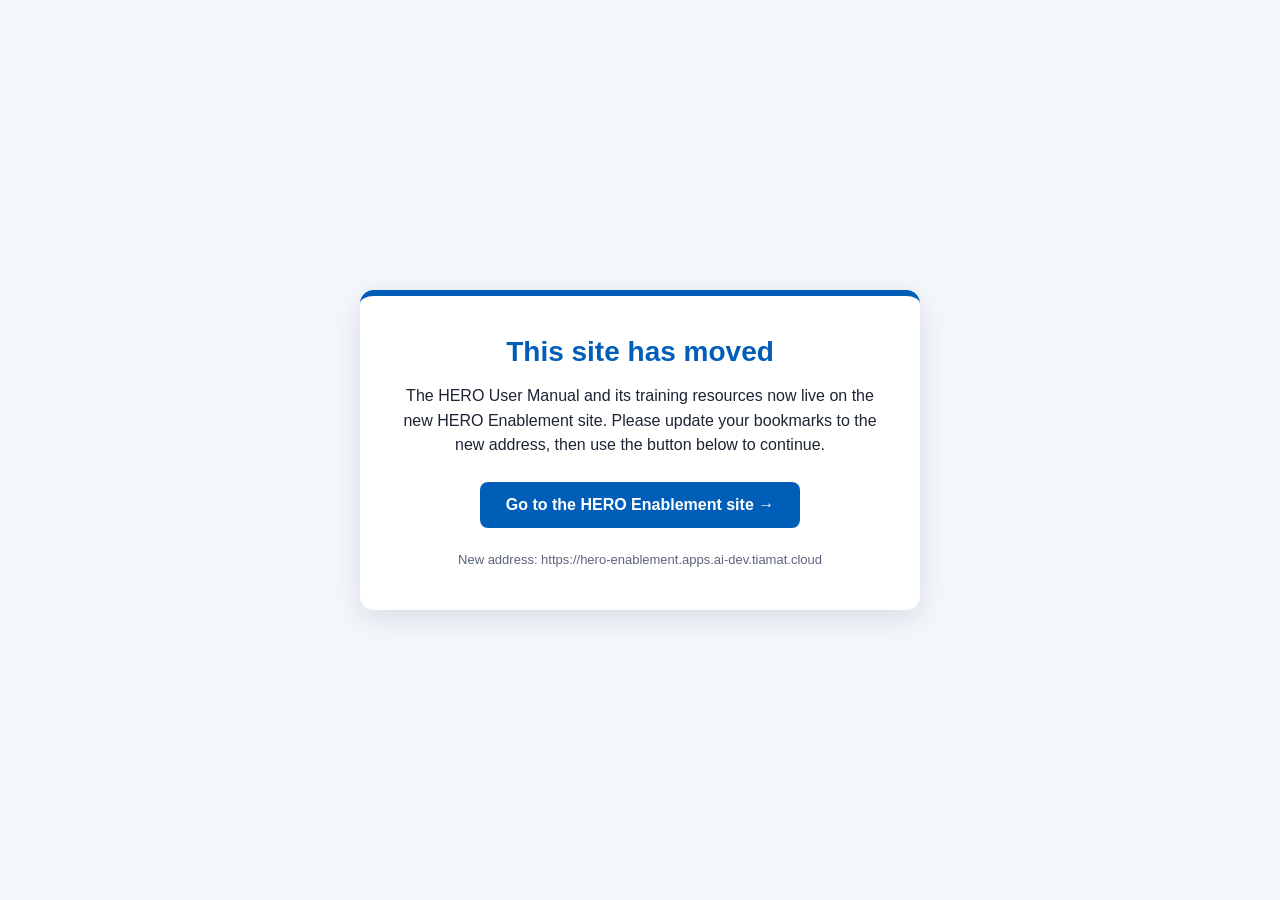
==== commit cb045f70: "Remove automatic redirect from legacy HERO knowledge check notice Only mod1-knowledge-check/ changes" ====
--- a/mod1-knowledge-check/index.html
+++ b/mod1-knowledge-check/index.html
@@ -5,13 +5,7 @@
 <meta name="viewport" content="width=device-width, initial-scale=1">
 <title>This site has moved · HERO</title>
 <meta name="robots" content="noindex">
-<meta http-equiv="refresh" content="3; url=https://hero-enablement.apps.ai-dev.tiamat.cloud">
 <link rel="canonical" href="https://hero-enablement.apps.ai-dev.tiamat.cloud">
-<script>
-  setTimeout(function () {
-    window.location.replace("https://hero-enablement.apps.ai-dev.tiamat.cloud");
-  }, 3000);
-</script>
 <style>
   :root { --navy:#003C77; --blue:#005EB8; --cyan:#00AEEF; --bg:#f4f7fb; --card:#ffffff; --text:#1d2433; --muted:#5b6578; }
   @media (prefers-color-scheme: dark) { :root { --bg:#0e1622; --card:#16212f; --text:#e8edf5; --muted:#9aa7ba; } }
@@ -31,7 +25,7 @@
 <body>
 <main>
   <h1>This site has moved</h1>
-  <p>The HERO User Manual and its training resources now live on the new HERO Enablement site. Please update your bookmarks — you'll be redirected automatically in a few seconds. If you are not redirected, use the button below.</p>
+  <p>The HERO User Manual and its training resources now live on the new HERO Enablement site. Please update your bookmarks to the new address, then use the button below to continue.</p>
   <a class="btn" href="https://hero-enablement.apps.ai-dev.tiamat.cloud">Go to the HERO Enablement site →</a>
   <p class="note">New address: https://hero-enablement.apps.ai-dev.tiamat.cloud</p>
 </main>
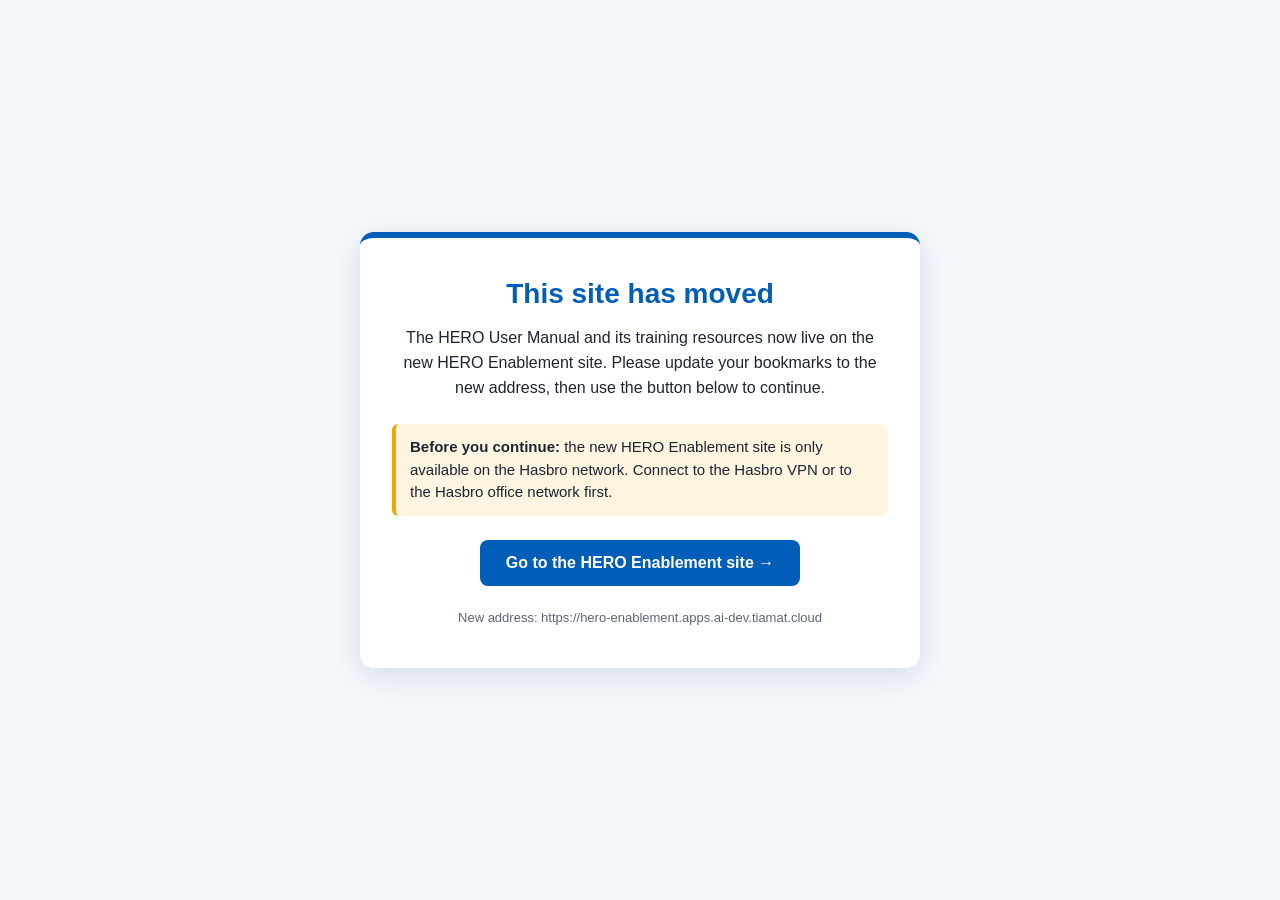
==== commit 112df9f1: "Add Hasbro VPN / network reminder to the moved notice The page now states that the new HERO Enableme" ====
--- a/mod1-knowledge-check/index.html
+++ b/mod1-knowledge-check/index.html
@@ -20,14 +20,62 @@
          padding:14px 26px; border-radius:8px; font-size:16px; }
   .btn:hover, .btn:focus { background:var(--navy); }
   .note { margin:22px 0 0; font-size:13px; color:var(--muted); word-break:break-all; }
+  .vpn-note { margin:0 0 24px; padding:12px 14px; border-left:4px solid #F0A500; background:rgba(240,165,0,.12);
+              border-radius:6px; text-align:left; font-size:15px; line-height:1.5; }
+  .vpn-modal { position:fixed; inset:0; z-index:1000; display:none; align-items:center; justify-content:center;
+               padding:16px; background:rgba(0,20,45,.6); }
+  .vpn-modal.is-open { display:flex; }
+  .vpn-modal__box { max-width:460px; width:100%; background:#fff; color:#1d2433; border-radius:12px;
+                    padding:28px 24px; text-align:left; border-top:6px solid #F0A500;
+                    box-shadow:0 16px 40px rgba(0,0,0,.35); font-family:Arial,"Helvetica Neue",Helvetica,system-ui,sans-serif; }
+  .vpn-modal__icon { font-size:30px; line-height:1; margin:0 0 10px; }
+  .vpn-modal__title { margin:0 0 12px; font-size:21px; font-weight:bold; color:#003C77; }
+  .vpn-modal__text { margin:0 0 20px; font-size:15px; line-height:1.55; }
+  .vpn-modal__actions { display:flex; flex-wrap:wrap; gap:10px; justify-content:flex-end; }
+  .vpn-modal__btn { border:0; border-radius:8px; padding:12px 18px; font-size:15px; font-weight:bold; cursor:pointer; font-family:inherit; }
+  .vpn-modal__btn--go { background:#005EB8; color:#fff; }
+  .vpn-modal__btn--go:hover, .vpn-modal__btn--go:focus { background:#003C77; }
+  .vpn-modal__btn--cancel { background:#e7ecf3; color:#1d2433; }
 </style>
 </head>
 <body>
 <main>
   <h1>This site has moved</h1>
   <p>The HERO User Manual and its training resources now live on the new HERO Enablement site. Please update your bookmarks to the new address, then use the button below to continue.</p>
+  <p class="vpn-note"><strong>Before you continue:</strong> the new HERO Enablement site is only available on the Hasbro network. Connect to the Hasbro VPN or to the Hasbro office network first.</p>
   <a class="btn" href="https://hero-enablement.apps.ai-dev.tiamat.cloud">Go to the HERO Enablement site →</a>
   <p class="note">New address: https://hero-enablement.apps.ai-dev.tiamat.cloud</p>
 </main>
+<div class="vpn-modal" id="vpn-modal" role="dialog" aria-modal="true" aria-labelledby="vpn-modal-title" aria-describedby="vpn-modal-text">
+  <div class="vpn-modal__box">
+    <p class="vpn-modal__icon" aria-hidden="true">🔒</p>
+    <p class="vpn-modal__title" id="vpn-modal-title">Connect to the Hasbro network first</p>
+    <p class="vpn-modal__text" id="vpn-modal-text">The HERO Enablement site, including the HERO User Manual and its training resources, can only be opened from the Hasbro network. Before you continue, make sure you are connected to the Hasbro VPN or to the Hasbro office network. If the page does not load, check your connection and try again.</p>
+    <div class="vpn-modal__actions">
+      <button type="button" class="vpn-modal__btn vpn-modal__btn--cancel" id="vpn-modal-cancel">Cancel</button>
+      <button type="button" class="vpn-modal__btn vpn-modal__btn--go" id="vpn-modal-go">I'm connected — continue →</button>
+    </div>
+  </div>
+</div>
+<script>
+(function () {
+  var NEW_URL = "https://hero-enablement.apps.ai-dev.tiamat.cloud";
+  var modal = document.getElementById("vpn-modal");
+  if (!modal) return;
+  var lastFocus = null;
+  function open() { lastFocus = document.activeElement; modal.classList.add("is-open"); document.getElementById("vpn-modal-go").focus(); }
+  function close() { modal.classList.remove("is-open"); if (lastFocus && lastFocus.focus) lastFocus.focus(); }
+  document.addEventListener("click", function (e) {
+    var a = e.target.closest && e.target.closest("a[href^='" + NEW_URL + "']");
+    if (!a) return;
+    e.preventDefault(); e.stopPropagation();
+    open();
+  }, true);
+  document.getElementById("vpn-modal-go").addEventListener("click", function () { window.location.href = NEW_URL; });
+  document.getElementById("vpn-modal-cancel").addEventListener("click", close);
+  modal.addEventListener("click", function (e) { if (e.target === modal) close(); });
+  document.addEventListener("keydown", function (e) { if (e.key === "Escape" && modal.classList.contains("is-open")) close(); });
+})();
+</script>
 </body>
 </html>
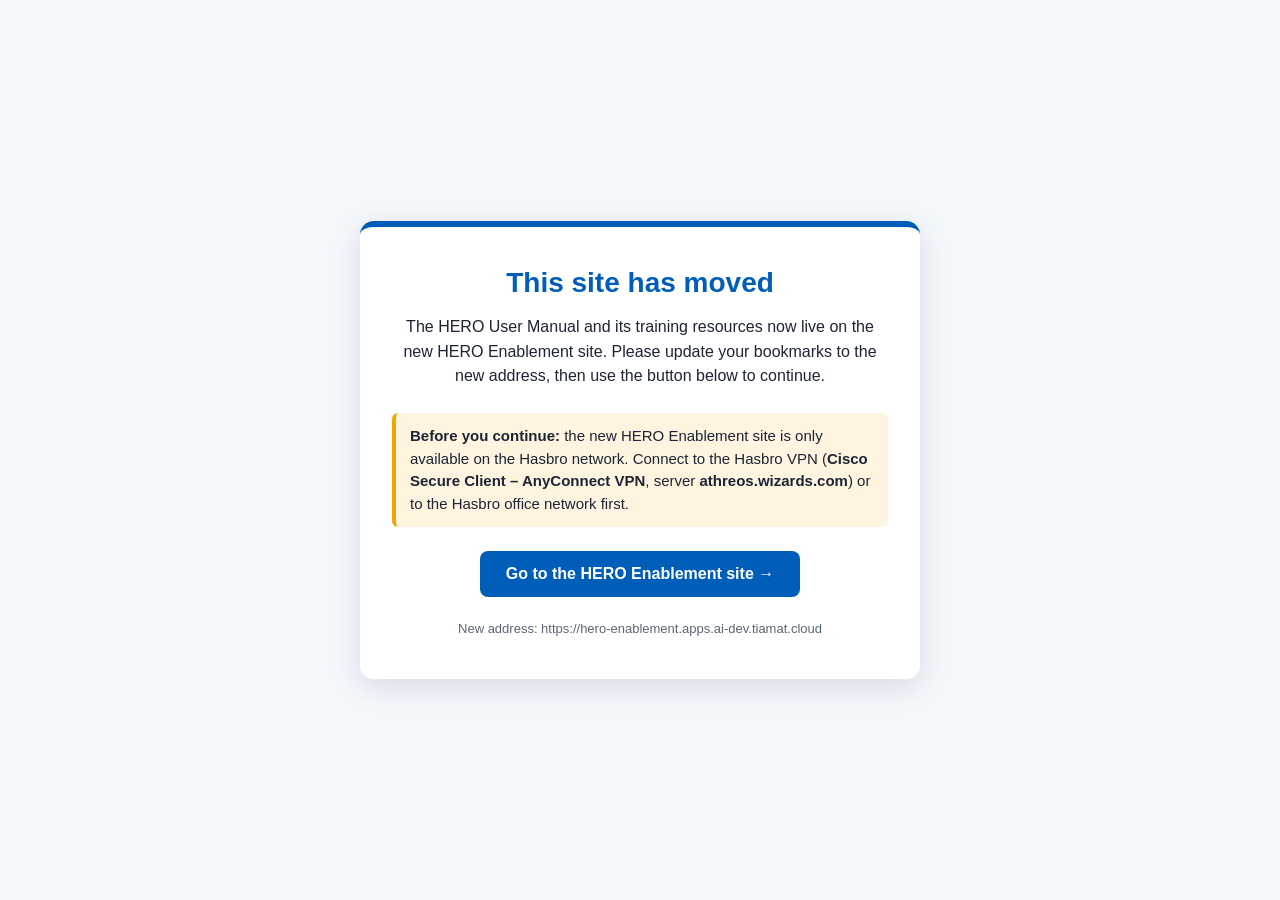
==== commit 862e39a7: "Name the required VPN: Cisco Secure Client (AnyConnect), athreos.wizards.com The page notice and the" ====
--- a/mod1-knowledge-check/index.html
+++ b/mod1-knowledge-check/index.html
@@ -42,7 +42,7 @@
 <main>
   <h1>This site has moved</h1>
   <p>The HERO User Manual and its training resources now live on the new HERO Enablement site. Please update your bookmarks to the new address, then use the button below to continue.</p>
-  <p class="vpn-note"><strong>Before you continue:</strong> the new HERO Enablement site is only available on the Hasbro network. Connect to the Hasbro VPN or to the Hasbro office network first.</p>
+  <p class="vpn-note"><strong>Before you continue:</strong> the new HERO Enablement site is only available on the Hasbro network. Connect to the Hasbro VPN (<strong>Cisco Secure Client – AnyConnect VPN</strong>, server <strong>athreos.wizards.com</strong>) or to the Hasbro office network first.</p>
   <a class="btn" href="https://hero-enablement.apps.ai-dev.tiamat.cloud">Go to the HERO Enablement site →</a>
   <p class="note">New address: https://hero-enablement.apps.ai-dev.tiamat.cloud</p>
 </main>
@@ -50,7 +50,7 @@
   <div class="vpn-modal__box">
     <p class="vpn-modal__icon" aria-hidden="true">🔒</p>
     <p class="vpn-modal__title" id="vpn-modal-title">Connect to the Hasbro network first</p>
-    <p class="vpn-modal__text" id="vpn-modal-text">The HERO Enablement site, including the HERO User Manual and its training resources, can only be opened from the Hasbro network. Before you continue, make sure you are connected to the Hasbro VPN or to the Hasbro office network. If the page does not load, check your connection and try again.</p>
+    <p class="vpn-modal__text" id="vpn-modal-text">The HERO Enablement site, including the HERO User Manual and its training resources, can only be opened from the Hasbro network. Before you continue, make sure you are connected to the Hasbro VPN (<strong>Cisco Secure Client – AnyConnect VPN</strong>, server <strong>athreos.wizards.com</strong>), or to the Hasbro office network. If the page does not load, check your connection and try again.</p>
     <div class="vpn-modal__actions">
       <button type="button" class="vpn-modal__btn vpn-modal__btn--cancel" id="vpn-modal-cancel">Cancel</button>
       <button type="button" class="vpn-modal__btn vpn-modal__btn--go" id="vpn-modal-go">I'm connected — continue →</button>
